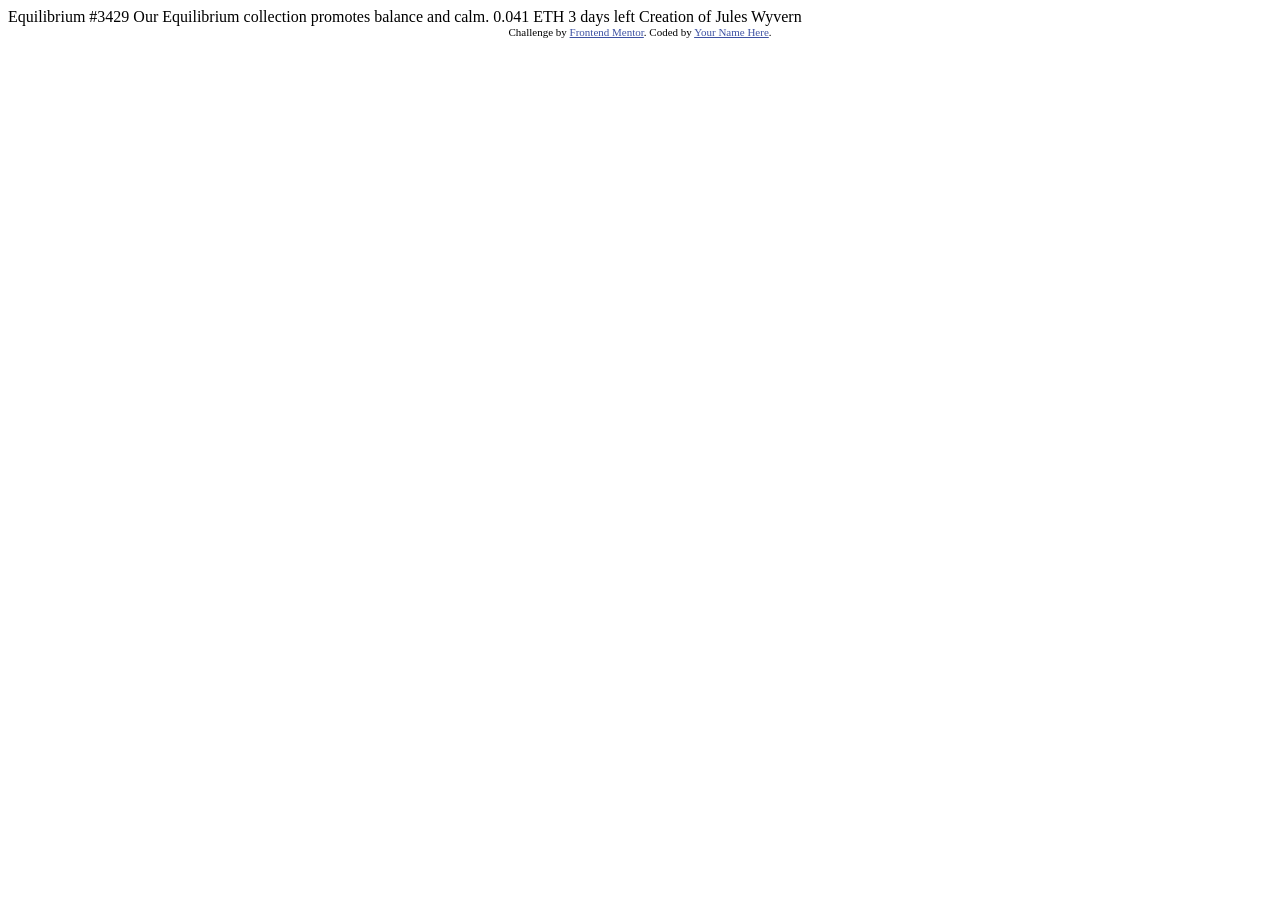
==== nft-preview-card-component-main/index.html @ 2dc36bfe "iniciando-projeto" ====
<!DOCTYPE html>
<html lang="en">
<head>
  <meta charset="UTF-8">
  <meta name="viewport" content="width=device-width, initial-scale=1.0"> <!-- displays site properly based on user's device -->

  <link rel="icon" type="image/png" sizes="32x32" href="./images/favicon-32x32.png">
  
  <title>Frontend Mentor | NFT preview card component</title>

  <!-- Feel free to remove these styles or customise in your own stylesheet 👍 -->
  <style>
    .attribution { font-size: 11px; text-align: center; }
    .attribution a { color: hsl(228, 45%, 44%); }
  </style>
</head>
<body>

  Equilibrium #3429

  Our Equilibrium collection promotes balance and calm.

  0.041 ETH
  3 days left
  
  Creation of Jules Wyvern

  <div class="attribution">
    Challenge by <a href="https://www.frontendmentor.io?ref=challenge" target="_blank">Frontend Mentor</a>. 
    Coded by <a href="#">Your Name Here</a>.
  </div>
</body>
</html>
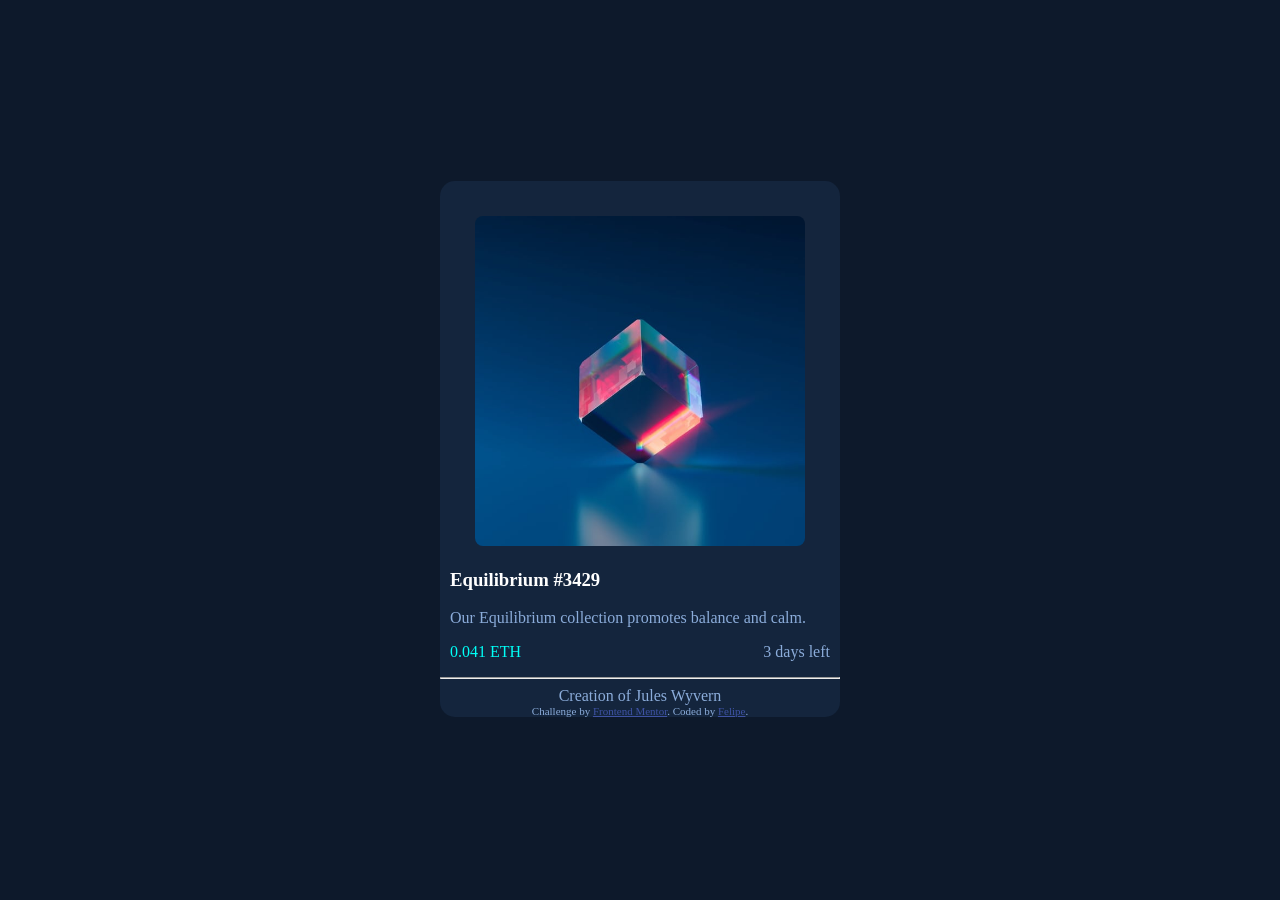
==== commit c048bbcc: "ProjetoNFT" ====
--- a/nft-preview-card-component-main/index.html
+++ b/nft-preview-card-component-main/index.html
@@ -1,12 +1,14 @@
 <!DOCTYPE html>
-<html lang="en">
+<html lang="pt-br">
 <head>
   <meta charset="UTF-8">
-  <meta name="viewport" content="width=device-width, initial-scale=1.0"> <!-- displays site properly based on user's device -->
+  <meta name="viewport" content="width=device-width, initial-scale=1.0"> <!--displays site properly based on user's device -->
 
   <link rel="icon" type="image/png" sizes="32x32" href="./images/favicon-32x32.png">
   
   <title>Frontend Mentor | NFT preview card component</title>
+  
+  <link rel="stylesheet" href="style.css">
 
   <!-- Feel free to remove these styles or customise in your own stylesheet 👍 -->
   <style>
@@ -15,19 +17,26 @@
   </style>
 </head>
 <body>
+    <section>
+      
+        <img src="images/image-equilibrium.jpg" alt="NFT">
+      
+        <div>
+          <h3>Equilibrium #3429</h3>
+          <p>Our Equilibrium collection promotes balance and calm.</p>
+          <p id="ete">
+            <span>0.041 ETH</span>
+            3 days left
+          </p>
+          <hr>
+          Creation of Jules Wyvern
+        </div>
+        <div class="attribution">
+    Challenge by <a href="https://www.frontendmentor.io?ref=challenge" target="_blank">Frontend Mentor</a>. 
+    Coded by <a href="https://github.com/FelipeTC06">Felipe</a>.
+  </div>
+      </section>
 
-  Equilibrium #3429
-
-  Our Equilibrium collection promotes balance and calm.
-
-  0.041 ETH
-  3 days left
   
-  Creation of Jules Wyvern
-
-  <div class="attribution">
-    Challenge by <a href="https://www.frontendmentor.io?ref=challenge" target="_blank">Frontend Mentor</a>. 
-    Coded by <a href="#">Your Name Here</a>.
-  </div>
 </body>
 </html>
--- a/nft-preview-card-component-main/style.css
+++ b/nft-preview-card-component-main/style.css
@@ -0,0 +1,45 @@
+@charset "UTF-8";
+
+body{
+    height: 98vh;
+    background-color: hsl(217, 54%, 11%);
+    display: flex;
+}
+section{
+    background-color: hsl(216, 50%, 16%);
+    width: 400px;
+    margin: auto;
+    text-align: center;
+    color: hsl(215, 51%, 70%);
+    border-radius: 15px;
+    align-items: center;
+    justify-content: center;
+}
+img{
+    width: 330px;
+    border-radius: 8px;
+    margin-top: 35px;
+}
+h3{
+    color: white;
+    text-align: left;
+    padding-left: 10px;
+}
+p{
+    text-align: justify;
+    padding-left: 10px;
+}
+p#ete{
+    display: flex;
+    justify-content: space-between;
+    padding-left: 10px;
+    padding-right: 10px;
+}
+span{
+    color: hsl(178, 100%, 50%);
+    
+}
+hr{
+    color: hsl(215, 32%, 27%);
+}
+
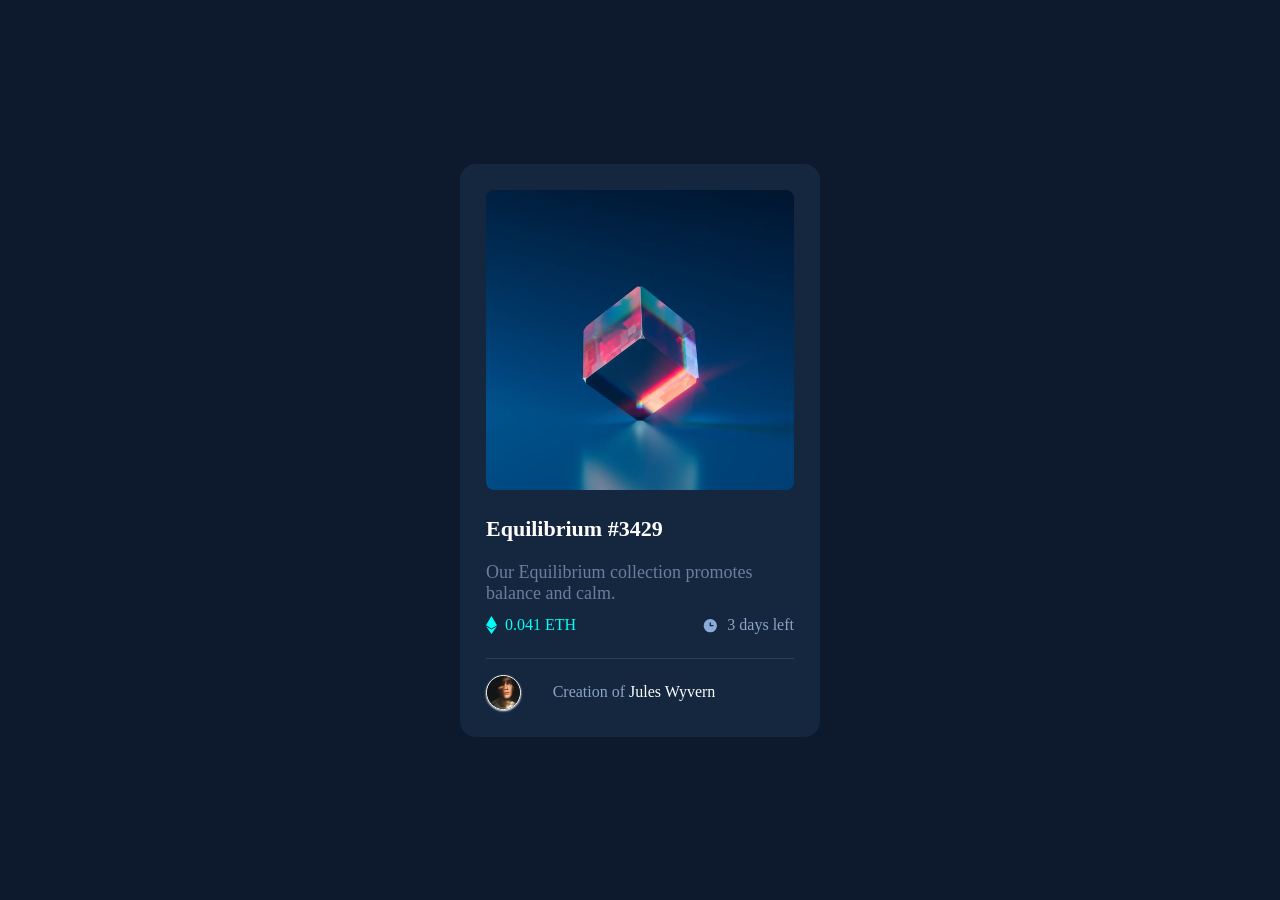
==== commit 950bafb2: "finalizando projeto" ====
--- a/nft-preview-card-component-main/index.html
+++ b/nft-preview-card-component-main/index.html
@@ -2,41 +2,38 @@
 <html lang="pt-br">
 <head>
   <meta charset="UTF-8">
-  <meta name="viewport" content="width=device-width, initial-scale=1.0"> <!--displays site properly based on user's device -->
-
+  <meta http-equiv="X-UA-Compatible" content="IE=edge">
+  <meta name="viewport" content="width=device-width, initial-scale=1.0">
   <link rel="icon" type="image/png" sizes="32x32" href="./images/favicon-32x32.png">
-  
   <title>Frontend Mentor | NFT preview card component</title>
-  
   <link rel="stylesheet" href="style.css">
-
-  <!-- Feel free to remove these styles or customise in your own stylesheet 👍 -->
-  <style>
-    .attribution { font-size: 11px; text-align: center; }
-    .attribution a { color: hsl(228, 45%, 44%); }
-  </style>
 </head>
 <body>
-    <section>
-      
-        <img src="images/image-equilibrium.jpg" alt="NFT">
-      
-        <div>
-          <h3>Equilibrium #3429</h3>
+  <div class="container">
+    <div class="cartao">
+      <div class="foto">
+      </div>
+      <div class="details">
+        <div class="texto">
+          <h1>Equilibrium #3429</h1>
           <p>Our Equilibrium collection promotes balance and calm.</p>
-          <p id="ete">
-            <span>0.041 ETH</span>
-            3 days left
-          </p>
-          <hr>
-          Creation of Jules Wyvern
         </div>
-        <div class="attribution">
-    Challenge by <a href="https://www.frontendmentor.io?ref=challenge" target="_blank">Frontend Mentor</a>. 
-    Coded by <a href="https://github.com/FelipeTC06">Felipe</a>.
+        <div class="venda">
+          <div class="eth">
+            <img class="icon" src="./images/icon-ethereum.svg" alt="price">
+            <p>0.041 ETH</p>
+          </div>
+          <div class="tempo">
+            <img class="icon" src="./images/icon-clock.svg" alt="clock">
+            <p>3 days left</p>
+          </div>
+        </div>
+        <div class="dis">
+          <img class="avatar" src="./images/image-avatar.png" alt="avatar">
+          <p>Creation of <span class="name">Jules Wyvern</span></p>
+        </div>
+      </div>
+    </div>
   </div>
-      </section>
-
-  
 </body>
 </html>
--- a/nft-preview-card-component-main/style.css
+++ b/nft-preview-card-component-main/style.css
@@ -1,45 +1,97 @@
 @charset "UTF-8";
 
-body{
-    height: 98vh;
-    background-color: hsl(217, 54%, 11%);
-    display: flex;
+*, ::before, ::after {
+	box-sizing: border-box;
+	margin: 0;
+	padding: 0;
 }
-section{
-    background-color: hsl(216, 50%, 16%);
-    width: 400px;
-    margin: auto;
-    text-align: center;
-    color: hsl(215, 51%, 70%);
-    border-radius: 15px;
-    align-items: center;
-    justify-content: center;
+body {
+  background-color: #0D1A2D;
 }
-img{
-    width: 330px;
-    border-radius: 8px;
-    margin-top: 35px;
+.container {
+  height: 100vh;
+  display: flex;
 }
-h3{
-    color: white;
-    text-align: left;
-    padding-left: 10px;
+.cartao {
+  margin: auto;
+  width: 360px;
+  min-height: 520px;
+  background-color: #15273F;
+  border-radius: 16px;
 }
-p{
-    text-align: justify;
-    padding-left: 10px;
+.foto {
+  height: 300px;
+  margin: 26px;
+  border-radius: 8px;
+  background-image: url("images/image-equilibrium.jpg");
+  background-size: cover;
 }
-p#ete{
-    display: flex;
-    justify-content: space-between;
-    padding-left: 10px;
-    padding-right: 10px;
+.texto > h1 {
+  color: white;
+  font-weight: 600;
+  font-size: 22px;
+  margin-left: 26px;
 }
-span{
-    color: hsl(178, 100%, 50%);
-    
+.texto > p {
+  color: #6A7F9F;
+  font-weight: 300;
+  font-size: 18px;
+  margin: 20px 26px 0 26px;
 }
-hr{
-    color: hsl(215, 32%, 27%);
+.venda {
+  display: flex;
+  justify-content: space-between;
 }
-
+.eth {
+  display: flex;
+  color: #00fff7;
+  margin: 12px auto 12px 26px;
+  white-space: nowrap;
+}
+.tempo {
+  display: flex;
+  margin: 12px 26px 12px auto;
+  align-items: flex-end;
+  color: #8CA4C7;
+}
+.dis {
+  border-top: 1px rgba(140, 164, 199, 0.2) solid;
+  font-weight: 300;
+  position: relative;
+  color: #8CA4C7;
+  text-align: center;
+  padding: 24px 12px 12px 0;
+  margin: 12px 26px 24px 26px;
+}
+.icon {
+  margin-right: 8px;
+}
+.avatar {
+  position: absolute;
+  top: 16px;
+  left: 0px;
+  height: 35px;
+  border-radius: 50%;
+  border: 1px white solid;
+  box-shadow: 0 1px 2px rgb(255, 255, 255); 
+}
+.name {
+  color: #F8FDFF;
+}
+.foto:hover  {
+  color: #00fff7;
+}
+.texto > h1:hover {
+  color: rgb(0, 255, 247);
+}
+.name:hover {
+  color: rgb(0, 255, 247);
+}
+.foto:hover {
+  background: url("images/icon-view.svg"),
+      linear-gradient(rgba(0, 255, 247, 0.9),rgba(0, 255, 247, 0.5)), url("images/image-equilibrium.jpg");
+  background-size: 15%, contain, cover;
+  background-repeat: no-repeat;
+  background-position-x: 50%;
+  background-position-y: 50%;
+}
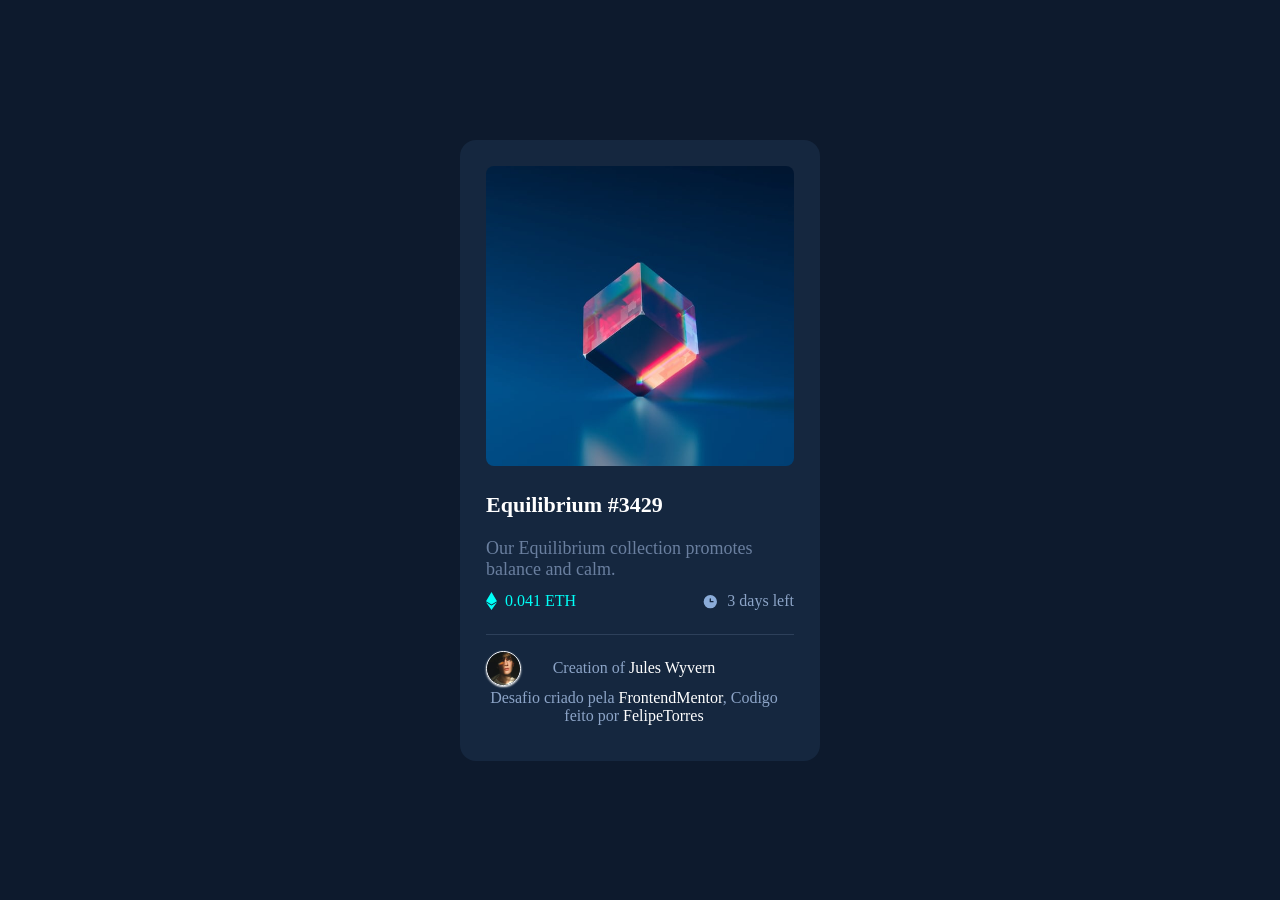
==== commit 12a7165b: "fim do projeto" ====
--- a/nft-preview-card-component-main/index.html
+++ b/nft-preview-card-component-main/index.html
@@ -15,7 +15,7 @@
       </div>
       <div class="details">
         <div class="texto">
-          <h1>Equilibrium #3429</h1>
+          <h1><a href="#">Equilibrium #3429</a></h1>
           <p>Our Equilibrium collection promotes balance and calm.</p>
         </div>
         <div class="venda">
@@ -30,10 +30,13 @@
         </div>
         <div class="dis">
           <img class="avatar" src="./images/image-avatar.png" alt="avatar">
-          <p>Creation of <span class="name">Jules Wyvern</span></p>
+          <p>Creation of <span class="name"><a href="#">Jules Wyvern</a></span><p class="footer">Desafio criado pela <a href="https://www.frontendmentor.io/home" target="_blank">FrontendMentor</a>, Codigo feito por <a href="https://github.com/FelipeTC06" target="_blank">FelipeTorres</a></p></p>
         </div>
       </div>
+      
     </div>
+    
   </div>
+  
 </body>
 </html>
--- a/nft-preview-card-component-main/style.css
+++ b/nft-preview-card-component-main/style.css
@@ -94,4 +94,15 @@
   background-repeat: no-repeat;
   background-position-x: 50%;
   background-position-y: 50%;
+  
+}
+a{
+    color: white;
+    text-decoration: none;
+}
+.footer{
+    margin-top: 12px;
+}
+a:hover{
+    color: rgb(0, 255, 247);
 }
